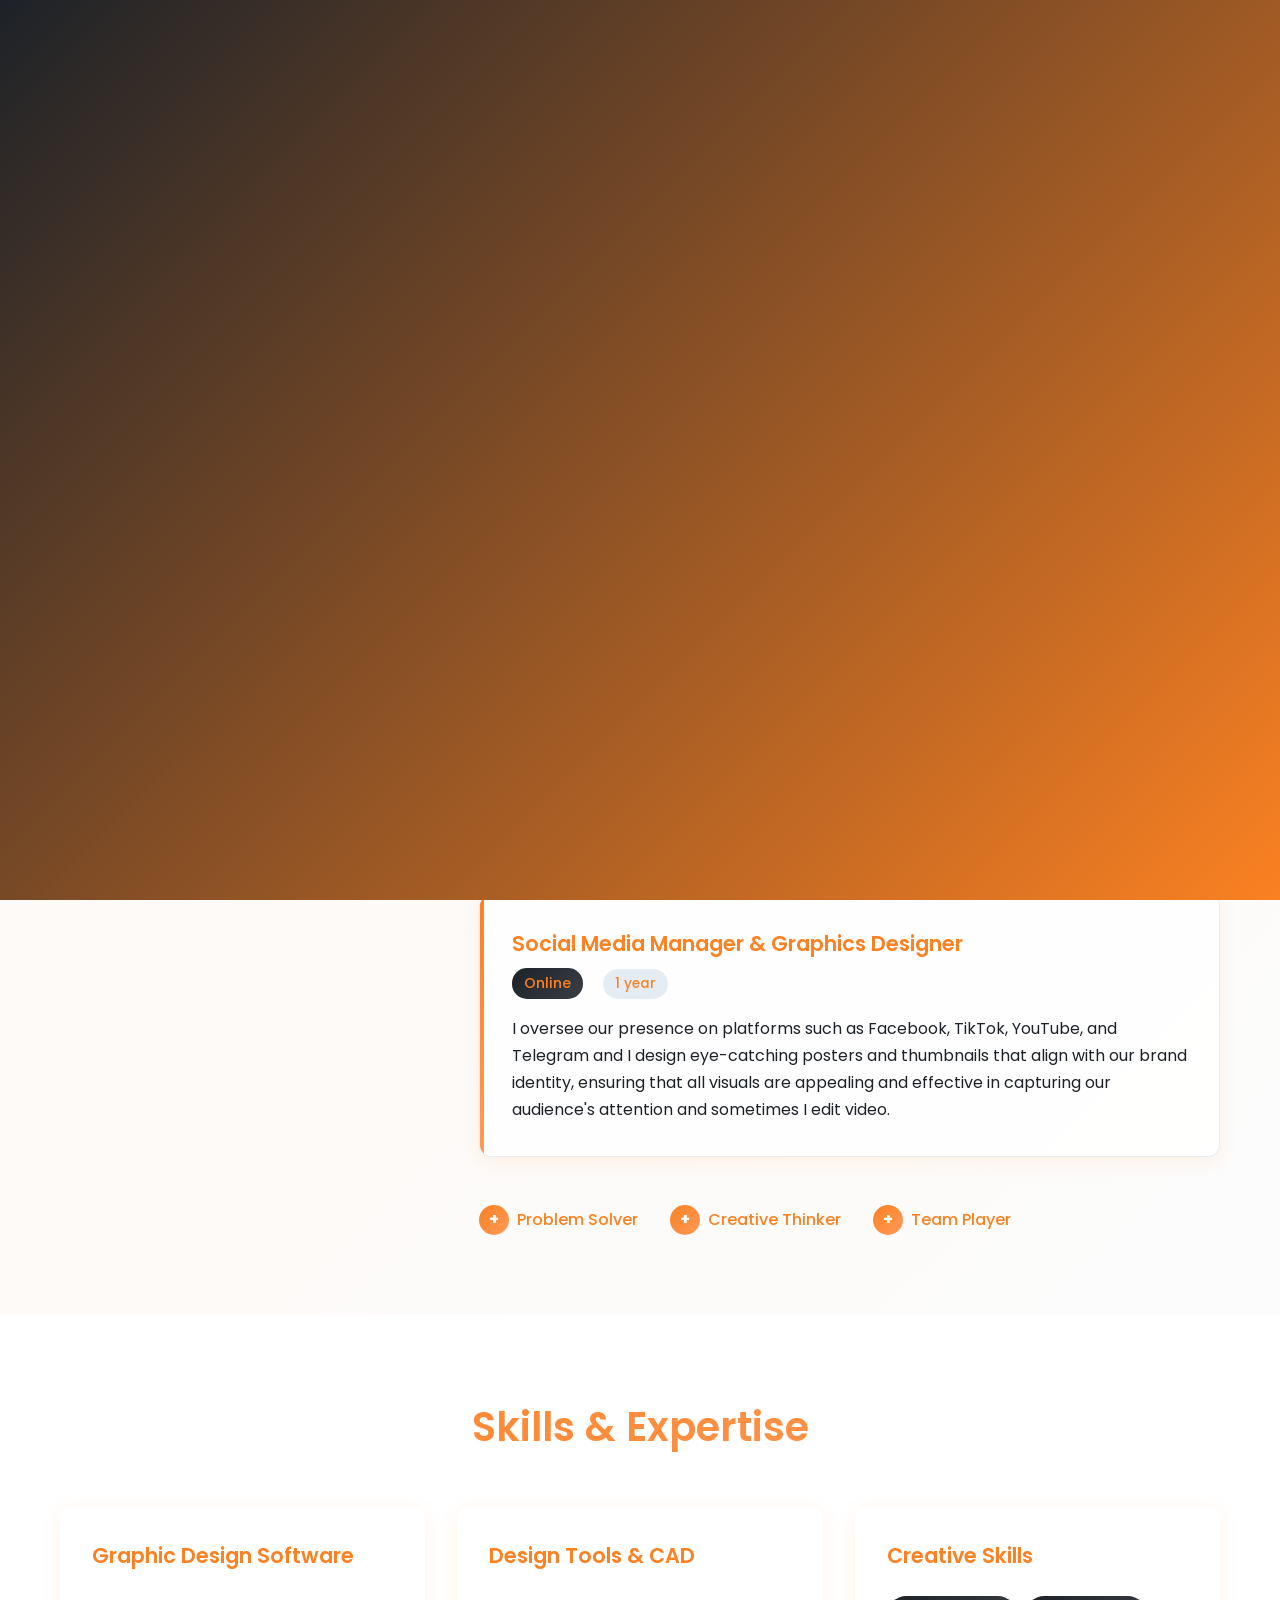
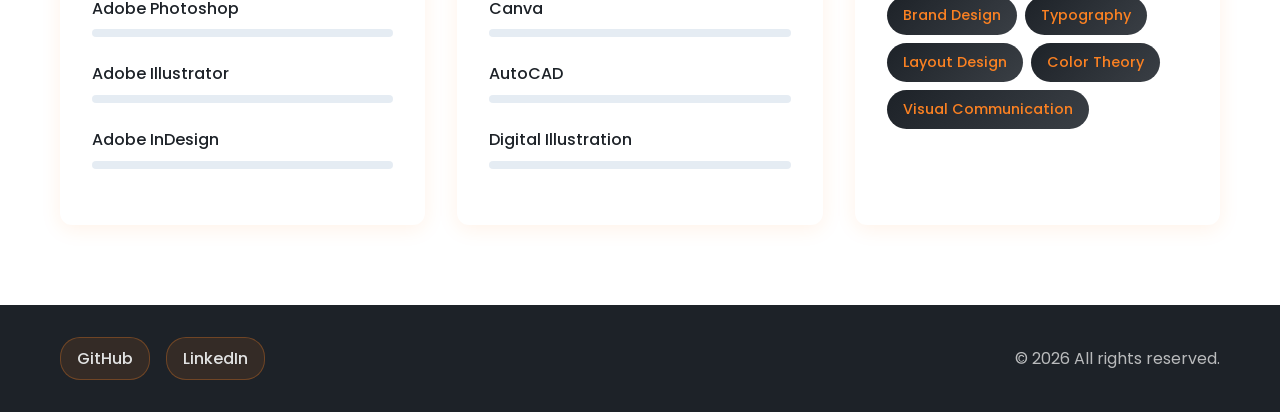
==== about.html @ ac197b24 "Initial commit: Complete portfolio website with elegant design and graphics projects" ====
<!DOCTYPE html>
<html lang="en">
<head>
    <meta charset="UTF-8">
    <meta name="viewport" content="width=device-width, initial-scale=1.0">
    <title>About Me - Portfolio</title>
    <link href="https://fonts.googleapis.com/css2?family=Poppins:wght@300;400;500;600;700&display=swap" rel="stylesheet">
    <link rel="stylesheet" href="style.css">
</head>
<body>
    <!-- Loading Animation -->
    <div class="loading-screen" id="loadingScreen">
        <div class="loading-spinner"></div>
    </div>

    <!-- Navigation -->
    <nav class="navbar" id="navbar">
        <div class="nav-container">
            <div class="nav-logo">
                <span class="logo-text">Portfolio</span>
            </div>
            <ul class="nav-menu">
                <li class="nav-item">
                    <a href="index.html" class="nav-link">Home</a>
                </li>
                <li class="nav-item">
                    <a href="about.html" class="nav-link active">About</a>
                </li>
                <li class="nav-item">
                    <a href="projects.html" class="nav-link">Projects</a>
                </li>
                <li class="nav-item">
                    <a href="contact.html" class="nav-link">Contact</a>
                </li>
            </ul>
            <div class="hamburger" id="hamburger">
                <span class="bar"></span>
                <span class="bar"></span>
                <span class="bar"></span>
            </div>
        </div>
    </nav>

    <!-- Main Content -->
    <main class="main-content">
        <!-- About Section -->
        <section class="about-section">
            <div class="container">
                <div class="about-content">
                    <div class="about-image reveal">
                        <div class="image-wrapper">
                            <div class="profile-image"></div>
                        </div>
                    </div>
                    <div class="about-text reveal">
                        <h1 class="section-title">About Me</h1>
                        <p class="about-description">
                            I'm a passionate Junior Full Stack Developer with a keen eye for design and a love for creating elegant, user-friendly applications. My journey in web development began with curiosity and has evolved into a dedicated pursuit of excellence in every line of code I write.
                        </p>
                        <p class="about-description">
                            I specialize in modern web technologies and enjoy tackling complex problems with clean, efficient solutions. My approach combines technical expertise with creative thinking to deliver experiences that not only work flawlessly but also delight users.
                        </p>
                        
                        <!-- Experience Section -->
                        <div class="experience-section">
                            <h2 class="experience-title">Work Experience</h2>
                            
                            <div class="experience-item reveal">
                                <div class="experience-header">
                                    <h3 class="experience-role">Software Quality Assurance</h3>
                                    <span class="experience-company">XOKA IT SOLUTION</span>
                                    <span class="experience-duration">5.5 months</span>
                                </div>
                                <p class="experience-description">
                                    I developed and executed comprehensive test plans and cases to ensure software applications met business requirements, collaborating closely with cross-functional teams to identify and resolve defects early in the development process.
                                </p>
                            </div>
                            
                            <div class="experience-item reveal">
                                <div class="experience-header">
                                    <h3 class="experience-role">Social Media Manager & Graphics Designer</h3>
                                    <span class="experience-company">Online</span>
                                    <span class="experience-duration">1 year</span>
                                </div>
                                <p class="experience-description">
                                    I oversee our presence on platforms such as Facebook, TikTok, YouTube, and Telegram and I design eye-catching posters and thumbnails that align with our brand identity, ensuring that all visuals are appealing and effective in capturing our audience's attention and sometimes I edit video.
                                </p>
                            </div>
                        </div>
                        
                        <div class="about-highlights">
                            <div class="highlight-item">
                                <span class="highlight-icon">+</span>
                                <span class="highlight-text">Problem Solver</span>
                            </div>
                            <div class="highlight-item">
                                <span class="highlight-icon">+</span>
                                <span class="highlight-text">Creative Thinker</span>
                            </div>
                            <div class="highlight-item">
                                <span class="highlight-icon">+</span>
                                <span class="highlight-text">Team Player</span>
                            </div>
                        </div>
                    </div>
                </div>
            </div>
        </section>

        <!-- Skills Section -->
        <section class="skills-section">
            <div class="container">
                <h2 class="section-title reveal">Skills & Expertise</h2>
                <div class="skills-grid">
                    <div class="skill-category reveal">
                        <h3 class="category-title">Graphic Design Software</h3>
                        <div class="skills-list">
                            <div class="skill-item">
                                <span class="skill-name">Adobe Photoshop</span>
                                <div class="skill-bar">
                                    <div class="skill-progress" data-progress="95"></div>
                                </div>
                            </div>
                            <div class="skill-item">
                                <span class="skill-name">Adobe Illustrator</span>
                                <div class="skill-bar">
                                    <div class="skill-progress" data-progress="90"></div>
                                </div>
                            </div>
                            <div class="skill-item">
                                <span class="skill-name">Adobe InDesign</span>
                                <div class="skill-bar">
                                    <div class="skill-progress" data-progress="85"></div>
                                </div>
                            </div>
                        </div>
                    </div>
                    <div class="skill-category reveal">
                        <h3 class="category-title">Design Tools & CAD</h3>
                        <div class="skills-list">
                            <div class="skill-item">
                                <span class="skill-name">Canva</span>
                                <div class="skill-bar">
                                    <div class="skill-progress" data-progress="90"></div>
                                </div>
                            </div>
                            <div class="skill-item">
                                <span class="skill-name">AutoCAD</span>
                                <div class="skill-bar">
                                    <div class="skill-progress" data-progress="75"></div>
                                </div>
                            </div>
                            <div class="skill-item">
                                <span class="skill-name">Digital Illustration</span>
                                <div class="skill-bar">
                                    <div class="skill-progress" data-progress="88"></div>
                                </div>
                            </div>
                        </div>
                    </div>
                    <div class="skill-category reveal">
                        <h3 class="category-title">Creative Skills</h3>
                        <div class="tech-badges">
                            <span class="tech-badge">Brand Design</span>
                            <span class="tech-badge">Typography</span>
                            <span class="tech-badge">Layout Design</span>
                            <span class="tech-badge">Color Theory</span>
                            <span class="tech-badge">Visual Communication</span>
                        </div>
                    </div>
                </div>
            </div>
        </section>
    </main>

    <!-- Footer -->
    <footer class="footer">
        <div class="footer-content">
            <div class="footer-social">
                <a href="#" class="social-link">
                    <span class="social-icon">GitHub</span>
                </a>
                <a href="#" class="social-link">
                    <span class="social-icon">LinkedIn</span>
                </a>
            </div>
            <div class="footer-text">
                <p>&copy; 2024 All rights reserved.</p>
            </div>
        </div>
    </footer>

    <script src="script.js"></script>
</body>
</html>
---- style.css ----
/* Reset and Base Styles */
* {
    margin: 0;
    padding: 0;
    box-sizing: border-box;
}

:root {
    --primary-color: #fb8122;
    --secondary-color: #1d2228;
    --accent-color: #e1e2e2;
    --text-dark: #1d2228;
    --text-light: #6c757d;
    --white: #ffffff;
    --gradient-primary: linear-gradient(135deg, var(--primary-color), #ff9a5a);
    --gradient-accent: linear-gradient(135deg, var(--secondary-color), #3a3f45);
    --gradient-hero: linear-gradient(135deg, var(--primary-color), var(--secondary-color), var(--accent-color));
    --shadow-soft: 0 4px 20px rgba(251, 129, 34, 0.1);
    --shadow-medium: 0 8px 30px rgba(251, 129, 34, 0.15);
    --shadow-strong: 0 12px 40px rgba(251, 129, 34, 0.2);
    --border-radius: 12px;
    --transition: all 0.3s cubic-bezier(0.4, 0, 0.2, 1);
}

html {
    scroll-behavior: smooth;
}

body {
    font-family: 'Poppins', sans-serif;
    line-height: 1.6;
    color: var(--text-dark);
    background: var(--white);
    overflow-x: hidden;
}

.container {
    max-width: 1200px;
    margin: 0 auto;
    padding: 0 20px;
}

/* Loading Screen */
.loading-screen {
    position: fixed;
    top: 0;
    left: 0;
    width: 100%;
    height: 100%;
    background: linear-gradient(135deg, var(--secondary-color), var(--primary-color));
    display: flex;
    justify-content: center;
    align-items: center;
    z-index: 9999;
    transition: opacity 1s ease, visibility 1s ease;
}

.loading-screen.hidden {
    opacity: 0;
    visibility: hidden;
}

.loading-content {
    text-align: center;
    color: var(--white);
    animation: fadeInUp 1.2s ease;
}

.loading-logo-container {
    position: relative;
    margin: 0 auto 2rem;
    width: 120px;
    height: 120px;
}

.loading-logo {
    width: 100px;
    height: 100px;
    background: rgba(255, 255, 255, 0.1);
    border: 3px solid rgba(255, 255, 255, 0.2);
    border-radius: 50%;
    display: flex;
    align-items: center;
    justify-content: center;
    margin: 0 auto;
    backdrop-filter: blur(20px);
    animation: float 3s ease-in-out infinite;
    position: relative;
    z-index: 2;
}

.loading-ring {
    position: absolute;
    top: 50%;
    left: 50%;
    transform: translate(-50%, -50%);
    width: 120px;
    height: 120px;
    border: 2px solid transparent;
    border-top: 2px solid rgba(255, 255, 255, 0.8);
    border-radius: 50%;
    animation: spin 2s linear infinite;
    z-index: 1;
}

.loading-text {
    font-size: 2.2rem;
    font-weight: 700;
    background: linear-gradient(45deg, var(--white), var(--accent-color));
    -webkit-background-clip: text;
    -webkit-text-fill-color: transparent;
    background-clip: text;
    text-shadow: 0 0 30px rgba(255, 255, 255, 0.3);
}

.loading-title {
    font-size: 1.8rem;
    font-weight: 600;
    margin-bottom: 0.5rem;
    opacity: 0.95;
    letter-spacing: 0.5px;
}

.loading-subtitle {
    font-size: 1.1rem;
    font-weight: 400;
    margin-bottom: 0.5rem;
    opacity: 0.85;
    letter-spacing: 2px;
    text-transform: uppercase;
}

.loading-description {
    font-size: 1rem;
    font-weight: 300;
    margin-bottom: 2rem;
    opacity: 0.7;
    font-style: italic;
}

.loading-progress {
    width: 250px;
    height: 4px;
    background: rgba(255, 255, 255, 0.15);
    border-radius: 2px;
    overflow: hidden;
    margin: 0 auto 1rem;
    position: relative;
}

.progress-bar {
    width: 0;
    height: 100%;
    background: linear-gradient(90deg, var(--white), var(--accent-color));
    border-radius: 2px;
    animation: progress 2.5s ease-out forwards;
    box-shadow: 0 0 10px rgba(255, 255, 255, 0.5);
}

.progress-percentage {
    position: absolute;
    top: -25px;
    right: 0;
    font-size: 0.9rem;
    font-weight: 500;
    opacity: 0.8;
    animation: percentageUpdate 2.5s ease-out forwards;
}

.loading-status {
    font-size: 0.9rem;
    font-weight: 400;
    opacity: 0.6;
    margin-top: 1rem;
    animation: pulse 2s ease-in-out infinite;
}

@keyframes fadeInUp {
    from {
        opacity: 0;
        transform: translateY(30px);
    }
    to {
        opacity: 1;
        transform: translateY(0);
    }
}

@keyframes float {
    0%, 100% {
        transform: translateY(0px);
    }
    50% {
        transform: translateY(-10px);
    }
}

@keyframes spin {
    0% {
        transform: translate(-50%, -50%) rotate(0deg);
    }
    100% {
        transform: translate(-50%, -50%) rotate(360deg);
    }
}

@keyframes pulse {
    0%, 100% {
        opacity: 0.6;
    }
    50% {
        opacity: 1;
    }
}

@keyframes progress {
    0% {
        width: 0%;
    }
    100% {
        width: 100%;
    }
}

@keyframes percentageUpdate {
    0% {
        content: "0%";
    }
    100% {
        content: "100%";
    }
}

/* Navigation */
.navbar {
    position: fixed;
    top: 0;
    left: 0;
    width: 100%;
    background: rgba(255, 255, 255, 0.95);
    backdrop-filter: blur(10px);
    box-shadow: var(--shadow-soft);
    z-index: 1000;
    transition: var(--transition);
}

.nav-container {
    max-width: 1200px;
    margin: 0 auto;
    padding: 0 20px;
    display: flex;
    justify-content: space-between;
    align-items: center;
    height: 70px;
}

.nav-logo .logo-text {
    font-size: 1.5rem;
    font-weight: 600;
    background: var(--gradient-primary);
    -webkit-background-clip: text;
    -webkit-text-fill-color: transparent;
    background-clip: text;
}

.nav-menu {
    display: flex;
    list-style: none;
    gap: 2rem;
}

.nav-link {
    text-decoration: none;
    color: var(--text-dark);
    font-weight: 500;
    position: relative;
    transition: var(--transition);
    padding: 0.5rem 0;
}

.nav-link::after {
    content: '';
    position: absolute;
    bottom: 0;
    left: 0;
    width: 0;
    height: 2px;
    background: var(--gradient-primary);
    transition: width 0.3s ease;
}

.nav-link:hover::after,
.nav-link.active::after {
    width: 100%;
}

.nav-link.active {
    color: var(--primary-color);
}

.hamburger {
    display: none;
    flex-direction: column;
    cursor: pointer;
}

.bar {
    width: 25px;
    height: 3px;
    background: var(--primary-color);
    margin: 3px 0;
    transition: var(--transition);
}

/* Hero Section */
.hero {
    min-height: 100vh;
    display: flex;
    align-items: center;
    justify-content: center;
    position: relative;
    overflow: hidden;
}

.hero-background {
    position: absolute;
    top: 0;
    left: 0;
    width: 100%;
    height: 100%;
    background: var(--gradient-hero);
    z-index: -1;
}

.floating-shapes {
    position: absolute;
    width: 100%;
    height: 100%;
}

.shape {
    position: absolute;
    border-radius: 50%;
    background: rgba(255, 255, 255, 0.15);
    animation: float 6s ease-in-out infinite;
}

.shape-1 {
    width: 100px;
    height: 100px;
    top: 20%;
    left: 10%;
    animation-delay: 0s;
}

.shape-2 {
    width: 150px;
    height: 150px;
    top: 60%;
    right: 10%;
    animation-delay: 2s;
}

.shape-3 {
    width: 80px;
    height: 80px;
    bottom: 20%;
    left: 30%;
    animation-delay: 4s;
}

@keyframes float {
    0%, 100% { transform: translateY(0px) rotate(0deg); }
    50% { transform: translateY(-20px) rotate(180deg); }
}

.hero-content {
    text-align: center;
    color: var(--white);
    max-width: 800px;
    padding: 0 20px;
}

.hero-title {
    font-size: 3.5rem;
    font-weight: 700;
    margin-bottom: 1rem;
    line-height: 1.2;
}

.greeting {
    display: block;
    font-size: 1.5rem;
    font-weight: 300;
    margin-bottom: 0.5rem;
    opacity: 0.9;
}

.name {
    display: block;
    background: linear-gradient(45deg, var(--white), var(--accent-color));
    -webkit-background-clip: text;
    -webkit-text-fill-color: transparent;
    background-clip: text;
}

.hero-subtitle {
    font-size: 1.5rem;
    font-weight: 500;
    margin-bottom: 1rem;
    opacity: 0.95;
}

.hero-description {
    font-size: 1.1rem;
    margin-bottom: 2rem;
    opacity: 0.85;
    line-height: 1.6;
}

.cta-button {
    display: inline-flex;
    align-items: center;
    gap: 0.5rem;
    background: rgba(255, 255, 255, 0.95);
    color: var(--primary-color);
    padding: 1rem 2rem;
    border-radius: var(--border-radius);
    text-decoration: none;
    font-weight: 600;
    font-size: 1.1rem;
    transition: var(--transition);
    box-shadow: var(--shadow-medium);
    backdrop-filter: blur(10px);
}

.cta-button:hover {
    transform: translateY(-2px);
    box-shadow: var(--shadow-strong);
    background: rgba(255, 255, 255, 1);
}

.button-arrow {
    transition: transform 0.3s ease;
}

.cta-button:hover .button-arrow {
    transform: translateX(5px);
}

/* Introduction Section */
.intro-section {
    padding: 5rem 0;
    background: linear-gradient(135deg, rgba(251, 129, 34, 0.03), rgba(225, 226, 226, 0.08));
}

.intro-content {
    max-width: 800px;
    margin: 0 auto;
    text-align: center;
}

.intro-title {
    font-size: 2.5rem;
    font-weight: 600;
    color: var(--primary-color);
    margin-bottom: 2rem;
    position: relative;
    display: inline-block;
}

.intro-title::after {
    content: '';
    position: absolute;
    bottom: -10px;
    left: 50%;
    transform: translateX(-50%);
    width: 80px;
    height: 3px;
    background: var(--gradient-primary);
    border-radius: 2px;
}

.intro-text {
    font-size: 1.2rem;
    line-height: 1.8;
    color: var(--text-dark);
    margin-bottom: 1.5rem;
    opacity: 0.9;
}

.intro-text:last-of-type {
    margin-bottom: 2rem;
}

.intro-philosophy {
    margin: 3rem 0;
    padding: 2rem;
    background: rgba(255, 255, 255, 0.5);
    border-radius: var(--border-radius);
    border-left: 4px solid var(--primary-color);
    box-shadow: var(--shadow-soft);
    backdrop-filter: blur(10px);
}

.philosophy-title {
    font-size: 1.3rem;
    font-weight: 600;
    color: var(--primary-color);
    margin-bottom: 1rem;
    text-align: center;
}

.philosophy-text {
    font-size: 1.1rem;
    font-style: italic;
    line-height: 1.6;
    color: var(--text-dark);
    text-align: center;
    opacity: 0.9;
}

.intro-stats {
    display: grid;
    grid-template-columns: repeat(auto-fit, minmax(150px, 1fr));
    gap: 2rem;
    margin-top: 3rem;
}

.stat-item {
    text-align: center;
    padding: 1.5rem;
    background: rgba(255, 255, 255, 0.7);
    border-radius: var(--border-radius);
    box-shadow: var(--shadow-soft);
    backdrop-filter: blur(10px);
    border: 1px solid rgba(251, 129, 34, 0.1);
    transition: var(--transition);
}

.stat-item:hover {
    transform: translateY(-5px);
    box-shadow: var(--shadow-medium);
}

.stat-number {
    font-size: 2.5rem;
    font-weight: 700;
    color: var(--primary-color);
    margin-bottom: 0.5rem;
    background: var(--gradient-primary);
    -webkit-background-clip: text;
    -webkit-text-fill-color: transparent;
    background-clip: text;
}

.stat-label {
    font-size: 0.9rem;
    font-weight: 500;
    color: var(--text-light);
    text-transform: uppercase;
    letter-spacing: 1px;
}

/* Main Content */
.main-content {
    margin-top: 70px;
    min-height: calc(100vh - 70px);
}

.section-title {
    font-size: 2.5rem;
    font-weight: 600;
    text-align: center;
    margin-bottom: 1rem;
    background: var(--gradient-primary);
    -webkit-background-clip: text;
    -webkit-text-fill-color: transparent;
    background-clip: text;
}

.section-subtitle {
    text-align: center;
    color: var(--text-light);
    font-size: 1.1rem;
    margin-bottom: 3rem;
    max-width: 600px;
    margin-left: auto;
    margin-right: auto;
}

/* About Section */
.about-section {
    padding: 5rem 0;
    background: linear-gradient(135deg, rgba(251, 129, 34, 0.05), rgba(225, 226, 226, 0.1));
}

.about-content {
    display: grid;
    grid-template-columns: 1fr 2fr;
    gap: 3rem;
    align-items: center;
}

.about-image {
    text-align: center;
}

.image-wrapper {
    position: relative;
    display: inline-block;
}

.profile-image {
    width: 300px;
    height: 300px;
    border-radius: 50%;
    background: var(--gradient-accent);
    box-shadow: var(--shadow-strong);
    position: relative;
    overflow: hidden;
}

.profile-image::before {
    content: '';
    position: absolute;
    top: -50%;
    left: -50%;
    width: 200%;
    height: 200%;
    background: linear-gradient(45deg, transparent, rgba(255, 255, 255, 0.3), transparent);
    animation: shine 3s infinite;
}

@keyframes shine {
    0% { transform: rotate(0deg); }
    100% { transform: rotate(360deg); }
}

.about-text h1 {
    margin-bottom: 2rem;
}

.about-description {
    font-size: 1.1rem;
    line-height: 1.8;
    color: var(--text-dark);
    margin-bottom: 1.5rem;
}

.about-highlights {
    display: flex;
    gap: 2rem;
    margin-top: 2rem;
}

.highlight-item {
    display: flex;
    align-items: center;
    gap: 0.5rem;
}

.highlight-icon {
    width: 30px;
    height: 30px;
    background: var(--gradient-primary);
    border-radius: 50%;
    display: flex;
    align-items: center;
    justify-content: center;
    color: var(--white);
    font-weight: bold;
}

.highlight-text {
    font-weight: 500;
    color: var(--primary-color);
}

/* Experience Section */
.experience-section {
    margin: 3rem 0;
}

.experience-title {
    font-size: 1.8rem;
    font-weight: 600;
    color: var(--primary-color);
    margin-bottom: 2rem;
    position: relative;
    padding-bottom: 1rem;
}

.experience-title::after {
    content: '';
    position: absolute;
    bottom: 0;
    left: 0;
    width: 60px;
    height: 3px;
    background: var(--gradient-primary);
    border-radius: 2px;
}

.experience-item {
    background: rgba(255, 255, 255, 0.8);
    backdrop-filter: blur(10px);
    border: 1px solid rgba(0, 69, 139, 0.1);
    border-radius: var(--border-radius);
    padding: 2rem;
    margin-bottom: 1.5rem;
    box-shadow: var(--shadow-soft);
    transition: var(--transition);
    position: relative;
    overflow: hidden;
}

.experience-item::before {
    content: '';
    position: absolute;
    top: 0;
    left: 0;
    width: 4px;
    height: 100%;
    background: var(--gradient-primary);
}

.experience-item:hover {
    transform: translateY(-3px);
    box-shadow: var(--shadow-medium);
}

.experience-header {
    margin-bottom: 1rem;
}

.experience-role {
    font-size: 1.3rem;
    font-weight: 600;
    color: var(--primary-color);
    margin-bottom: 0.5rem;
}

.experience-company {
    display: inline-block;
    background: var(--gradient-accent);
    color: var(--primary-color);
    padding: 0.25rem 0.75rem;
    border-radius: 15px;
    font-size: 0.9rem;
    font-weight: 500;
    margin-right: 1rem;
}

.experience-duration {
    display: inline-block;
    background: rgba(0, 69, 139, 0.1);
    color: var(--primary-color);
    padding: 0.25rem 0.75rem;
    border-radius: 15px;
    font-size: 0.85rem;
    font-weight: 500;
}

.experience-description {
    color: var(--text-dark);
    line-height: 1.7;
    font-size: 1rem;
}

/* Skills Section */
.skills-section {
    padding: 5rem 0;
}

.skills-grid {
    display: grid;
    grid-template-columns: repeat(auto-fit, minmax(300px, 1fr));
    gap: 2rem;
    margin-top: 3rem;
}

.skill-category {
    background: var(--white);
    padding: 2rem;
    border-radius: var(--border-radius);
    box-shadow: var(--shadow-soft);
    transition: var(--transition);
}

.skill-category:hover {
    transform: translateY(-5px);
    box-shadow: var(--shadow-medium);
}

.category-title {
    font-size: 1.3rem;
    font-weight: 600;
    color: var(--primary-color);
    margin-bottom: 1.5rem;
}

.skill-item {
    margin-bottom: 1.5rem;
}

.skill-name {
    display: block;
    font-weight: 500;
    margin-bottom: 0.5rem;
    color: var(--text-dark);
}

.skill-bar {
    width: 100%;
    height: 8px;
    background: rgba(0, 69, 139, 0.1);
    border-radius: 4px;
    overflow: hidden;
}

.skill-progress {
    height: 100%;
    background: var(--gradient-primary);
    border-radius: 4px;
    width: 0;
    transition: width 1.5s ease;
}

.tech-badges {
    display: flex;
    flex-wrap: wrap;
    gap: 0.5rem;
}

.tech-badge {
    background: var(--gradient-accent);
    color: var(--primary-color);
    padding: 0.5rem 1rem;
    border-radius: 20px;
    font-size: 0.9rem;
    font-weight: 500;
    transition: var(--transition);
}

.tech-badge:hover {
    transform: translateY(-2px);
    box-shadow: var(--shadow-soft);
}

/* Projects Section */
.projects-header {
    padding: 3rem 0;
    text-align: center;
}

.projects-section {
    padding: 2rem 0 5rem;
}

.projects-grid {
    display: grid;
    grid-template-columns: repeat(auto-fit, minmax(320px, 1fr));
    gap: 1.5rem;
}

.project-card {
    background: rgba(255, 255, 255, 0.9);
    backdrop-filter: blur(10px);
    border-radius: var(--border-radius);
    overflow: hidden;
    box-shadow: var(--shadow-soft);
    transition: var(--transition);
    border: 1px solid rgba(0, 69, 139, 0.1);
}

.project-card:hover {
    transform: translateY(-10px);
    box-shadow: var(--shadow-strong);
}

.card-image {
    height: auto;
    overflow: visible;
    position: relative;
}

.project-image {
    width: 100%;
    height: auto;
    background: var(--gradient-accent);
    position: relative;
}

.project-img {
    width: 100%;
    height: auto;
    max-height: 350px;
    object-fit: contain;
    transition: transform 0.5s ease;
    display: block;
}

.project-card:hover .project-img {
    transform: scale(1.02);
}

/* Fallback for missing images */
.project-image:not(:has(img)) {
    background: var(--gradient-accent);
    position: relative;
}

.project-image:not(:has(img))::before {
    content: 'Image Coming Soon';
    position: absolute;
    top: 50%;
    left: 50%;
    transform: translate(-50%, -50%);
    color: var(--primary-color);
    font-weight: 600;
    text-align: center;
    opacity: 0.8;
}

.project-1 { background: linear-gradient(135deg, #667eea, #764ba2); }
.project-2 { background: linear-gradient(135deg, #f093fb, #f5576c); }
.project-3 { background: linear-gradient(135deg, #4facfe, #00f2fe); }
.project-4 { background: linear-gradient(135deg, #43e97b, #38f9d7); }
.project-5 { background: linear-gradient(135deg, #fa709a, #fee140); }
.project-6 { background: linear-gradient(135deg, #30cfd0, #330867); }

.card-content {
    padding: 1.2rem;
}

.project-title {
    font-size: 1.3rem;
    font-weight: 600;
    color: var(--primary-color);
    margin-bottom: 0.5rem;
}

.project-description {
    color: var(--text-light);
    margin-bottom: 1rem;
    line-height: 1.6;
}

.project-tech {
    display: flex;
    flex-wrap: wrap;
    gap: 0.5rem;
    margin-bottom: 1rem;
}

.tech-tag {
    background: rgba(0, 69, 139, 0.1);
    color: var(--primary-color);
    padding: 0.25rem 0.75rem;
    border-radius: 15px;
    font-size: 0.8rem;
    font-weight: 500;
}

.project-links {
    display: flex;
    gap: 1rem;
}

.project-link {
    color: var(--primary-color);
    text-decoration: none;
    font-weight: 500;
    font-size: 0.9rem;
    transition: var(--transition);
    position: relative;
}

.project-link::after {
    content: '';
    position: absolute;
    bottom: -2px;
    left: 0;
    width: 0;
    height: 1px;
    background: var(--primary-color);
    transition: width 0.3s ease;
}

.project-link:hover::after {
    width: 100%;
}

/* Contact Section */
.contact-section {
    padding: 5rem 0;
    background: linear-gradient(135deg, rgba(251, 129, 34, 0.05), rgba(225, 226, 226, 0.1));
}

.contact-header {
    text-align: center;
    margin-bottom: 3rem;
}

.contact-content {
    display: grid;
    grid-template-columns: 1fr 1fr;
    gap: 3rem;
    max-width: 1000px;
    margin: 0 auto;
}

.contact-form-wrapper {
    position: relative;
}

.contact-form {
    background: var(--white);
    padding: 2rem;
    border-radius: var(--border-radius);
    box-shadow: var(--shadow-medium);
}

.form-group {
    margin-bottom: 1.5rem;
}

.form-label {
    display: block;
    margin-bottom: 0.5rem;
    font-weight: 500;
    color: var(--text-dark);
}

.form-input {
    width: 100%;
    padding: 0.75rem 1rem;
    border: 2px solid rgba(0, 69, 139, 0.1);
    border-radius: 8px;
    font-family: inherit;
    font-size: 1rem;
    transition: var(--transition);
    background: var(--white);
}

.form-input:focus {
    outline: none;
    border-color: var(--primary-color);
    box-shadow: 0 0 0 3px rgba(0, 69, 139, 0.1);
}

.form-textarea {
    resize: vertical;
    min-height: 120px;
}

.form-error {
    display: block;
    color: #e74c3c;
    font-size: 0.85rem;
    margin-top: 0.25rem;
    opacity: 0;
    transition: opacity 0.3s ease;
}

.form-error.show {
    opacity: 1;
}

.submit-btn {
    width: 100%;
    background: var(--gradient-primary);
    color: var(--white);
    border: none;
    padding: 1rem 2rem;
    border-radius: var(--border-radius);
    font-size: 1.1rem;
    font-weight: 600;
    cursor: pointer;
    transition: var(--transition);
    display: flex;
    align-items: center;
    justify-content: center;
    gap: 0.5rem;
}

.submit-btn:hover {
    transform: translateY(-2px);
    box-shadow: var(--shadow-medium);
}

.btn-arrow {
    transition: transform 0.3s ease;
}

.submit-btn:hover .btn-arrow {
    transform: translateX(5px);
}

.success-message {
    position: absolute;
    top: 0;
    left: 0;
    width: 100%;
    height: 100%;
    background: var(--white);
    border-radius: var(--border-radius);
    box-shadow: var(--shadow-medium);
    display: flex;
    flex-direction: column;
    align-items: center;
    justify-content: center;
    text-align: center;
    padding: 2rem;
    opacity: 0;
    visibility: hidden;
    transform: scale(0.9);
    transition: var(--transition);
}

.success-message.show {
    opacity: 1;
    visibility: visible;
    transform: scale(1);
}

.success-icon {
    width: 60px;
    height: 60px;
    background: var(--gradient-accent);
    border-radius: 50%;
    display: flex;
    align-items: center;
    justify-content: center;
    color: var(--primary-color);
    font-size: 2rem;
    font-weight: bold;
    margin-bottom: 1rem;
}

.success-message h3 {
    color: var(--primary-color);
    margin-bottom: 0.5rem;
}

.success-message p {
    color: var(--text-light);
}

.contact-info {
    display: flex;
    flex-direction: column;
    gap: 2rem;
}

.info-item {
    display: flex;
    align-items: center;
    gap: 1rem;
}

.info-icon {
    width: 50px;
    height: 50px;
    background: var(--gradient-primary);
    border-radius: 50%;
    display: flex;
    align-items: center;
    justify-content: center;
    color: var(--white);
    font-size: 1.2rem;
    font-weight: bold;
    flex-shrink: 0;
}

.info-content h4 {
    color: var(--primary-color);
    margin-bottom: 0.25rem;
}

.info-content p {
    color: var(--text-light);
}

.social-links h4 {
    color: var(--primary-color);
    margin-bottom: 1rem;
}

.social-icons {
    display: flex;
    gap: 1rem;
}

.social-icon-link {
    background: rgba(0, 69, 139, 0.1);
    color: var(--primary-color);
    padding: 0.75rem 1.5rem;
    border-radius: 25px;
    text-decoration: none;
    font-weight: 500;
    transition: var(--transition);
}

.social-icon-link:hover {
    background: var(--gradient-primary);
    color: var(--white);
    transform: translateY(-2px);
}

/* Footer */
.footer {
    background: var(--secondary-color);
    color: var(--accent-color);
    padding: 2rem 0;
    margin-top: auto;
}

.footer-content {
    max-width: 1200px;
    margin: 0 auto;
    padding: 0 20px;
    display: flex;
    justify-content: space-between;
    align-items: center;
    flex-wrap: wrap;
    gap: 1rem;
}

.footer-social {
    display: flex;
    gap: 1rem;
}

.social-link {
    color: var(--accent-color);
    text-decoration: none;
    padding: 0.5rem 1rem;
    border-radius: 20px;
    background: rgba(251, 129, 34, 0.1);
    transition: var(--transition);
    font-weight: 500;
    border: 1px solid rgba(251, 129, 34, 0.3);
}

.social-link:hover {
    background: var(--primary-color);
    color: var(--white);
    transform: translateY(-2px);
    box-shadow: var(--shadow-soft);
}

.footer-text p {
    opacity: 0.8;
    font-weight: 400;
}

/* Animations */
.animate-fade-in {
    opacity: 0;
    animation: fadeIn 1s ease forwards;
}

.animate-slide-up {
    opacity: 0;
    animation: slideUp 1s ease 0.3s forwards;
}

.animate-slide-up-delay {
    opacity: 0;
    animation: slideUp 1s ease 0.6s forwards;
}

.animate-fade-in-delay {
    opacity: 0;
    animation: fadeIn 1s ease 0.9s forwards;
}

@keyframes fadeIn {
    to {
        opacity: 1;
    }
}

@keyframes slideUp {
    to {
        opacity: 1;
        transform: translateY(0);
    }
    from {
        opacity: 0;
        transform: translateY(30px);
    }
}

.reveal {
    opacity: 0;
    transform: translateY(30px);
    transition: all 0.8s ease;
}

.reveal.active {
    opacity: 1;
    transform: translateY(0);
}

/* Responsive Design */
@media (max-width: 768px) {
    .nav-menu {
        position: fixed;
        left: -100%;
        top: 70px;
        flex-direction: column;
        background: var(--white);
        width: 100%;
        text-align: center;
        transition: 0.3s;
        box-shadow: var(--shadow-medium);
        padding: 2rem 0;
    }

    .nav-menu.active {
        left: 0;
    }

    .hamburger {
        display: flex;
    }

    .hamburger.active .bar:nth-child(2) {
        opacity: 0;
    }

    .hamburger.active .bar:nth-child(1) {
        transform: translateY(8px) rotate(45deg);
    }

    .hamburger.active .bar:nth-child(3) {
        transform: translateY(-8px) rotate(-45deg);
    }

    .hero-title {
        font-size: 2.5rem;
    }

    .greeting {
        font-size: 1.2rem;
    }

    .hero-subtitle {
        font-size: 1.2rem;
    }

    .about-content {
        grid-template-columns: 1fr;
        text-align: center;
        gap: 2rem;
    }

    .about-highlights {
        justify-content: center;
    }

    .skills-grid {
        grid-template-columns: 1fr;
    }

    .projects-grid {
        grid-template-columns: 1fr;
    }

    .contact-content {
        grid-template-columns: 1fr;
        gap: 2rem;
    }

    .footer-content {
        flex-direction: column;
        text-align: center;
    }

    .profile-image {
        width: 250px;
        height: 250px;
    }
}

@media (max-width: 480px) {
    .hero-title {
        font-size: 2rem;
    }

    .section-title {
        font-size: 2rem;
    }

    .container {
        padding: 0 15px;
    }

    .nav-container {
        padding: 0 15px;
    }

    .contact-form {
        padding: 1.5rem;
    }

    .project-card {
        margin: 0 -10px;
        border-radius: 0;
    }
}
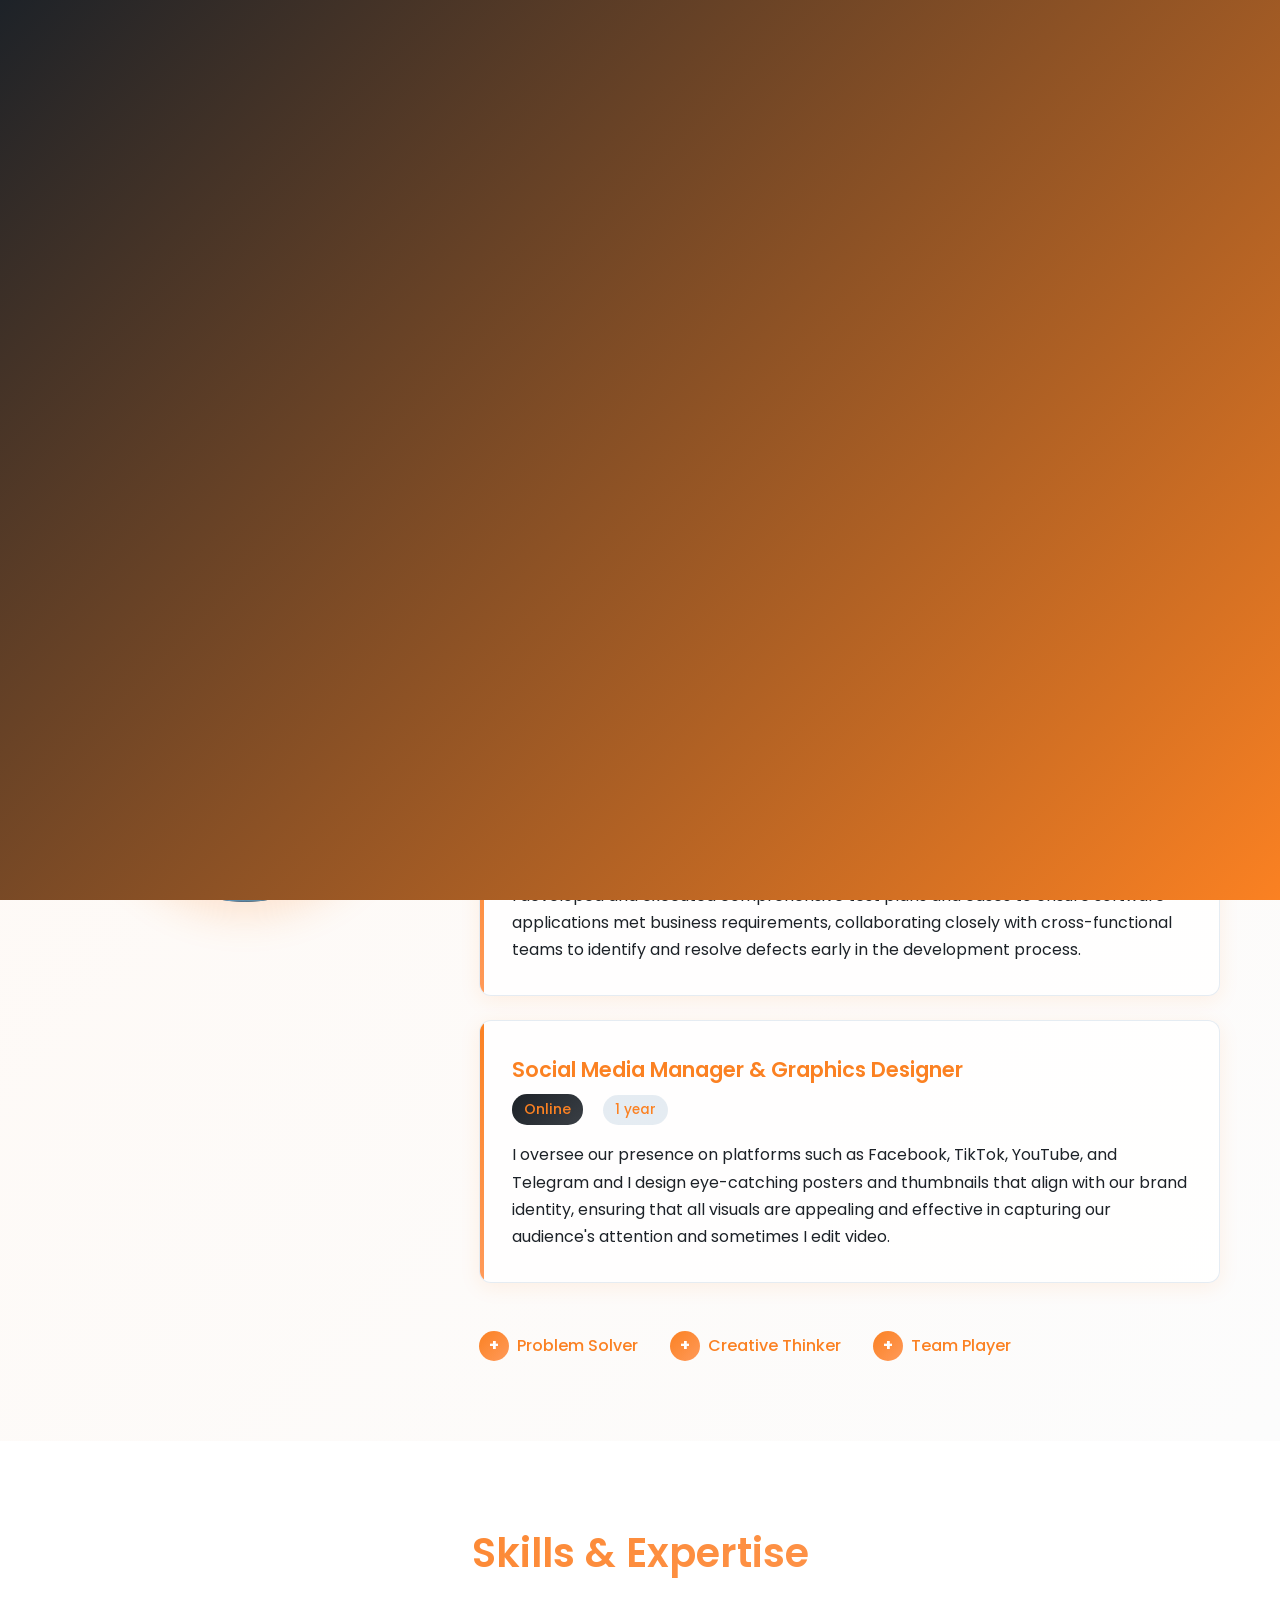
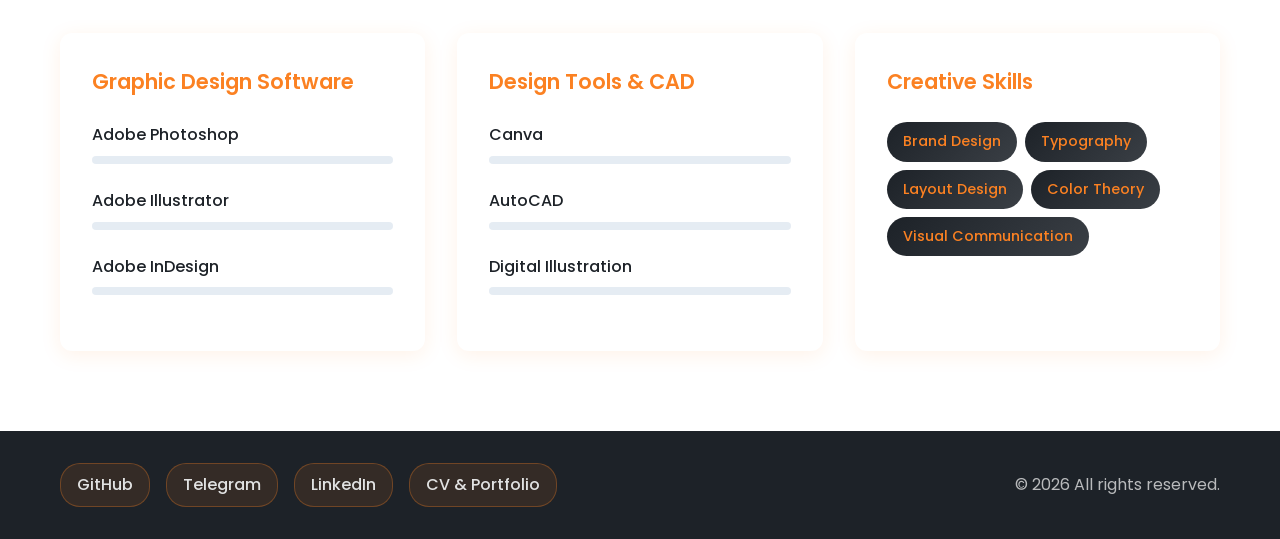
==== commit 8d87a5fe: "Initial portfolio upload" ====
--- a/about.html
+++ b/about.html
@@ -49,16 +49,18 @@
                 <div class="about-content">
                     <div class="about-image reveal">
                         <div class="image-wrapper">
-                            <div class="profile-image"></div>
+                            <div class="profile-image">
+                                <img src="birukti p.jpg" alt="Birukti profile photo">
+                            </div>
                         </div>
                     </div>
                     <div class="about-text reveal">
                         <h1 class="section-title">About Me</h1>
                         <p class="about-description">
-                            I'm a passionate Junior Full Stack Developer with a keen eye for design and a love for creating elegant, user-friendly applications. My journey in web development began with curiosity and has evolved into a dedicated pursuit of excellence in every line of code I write.
+                            I'm a passionate Junior Full Stack Developer with a keen eye for design and a love for creating elegant, user-friendly applications. I graduated with a degree in Computer Science from ACT American College of Technology, where I built a strong foundation in programming, software development, and problem-solving skills. My journey in web development began with curiosity and has evolved into a dedicated pursuit of excellence in every line of code I write.
                         </p>
                         <p class="about-description">
-                            I specialize in modern web technologies and enjoy tackling complex problems with clean, efficient solutions. My approach combines technical expertise with creative thinking to deliver experiences that not only work flawlessly but also delight users.
+                            I specialize in modern web technologies and enjoy tackling complex problems with clean, efficient solutions. As a social media manager, I also create and manage engaging digital content that strengthens brand presence across platforms. My approach combines technical expertise with creative thinking to deliver experiences that not only work flawlessly but also captivate and engage users.
                         </p>
                         
                         <!-- Experience Section -->
@@ -177,11 +179,17 @@
     <footer class="footer">
         <div class="footer-content">
             <div class="footer-social">
-                <a href="#" class="social-link">
+                <a href="https://github.com/B4769" class="social-link" target="_blank" rel="noopener noreferrer">
                     <span class="social-icon">GitHub</span>
                 </a>
-                <a href="#" class="social-link">
+                <a href="https://t.me/etalemamde93" class="social-link" target="_blank" rel="noopener noreferrer">
+                    <span class="social-icon">Telegram</span>
+                </a>
+                <a href="https://www.linkedin.com/in/biruktawit-amde-609718263/" class="social-link" target="_blank" rel="noopener noreferrer">
                     <span class="social-icon">LinkedIn</span>
+                </a>
+                <a href="https://1drv.ms/f/c/c56b41723e55a1d4/IgCBOnls9CLoQrMkMipN0I6gAUFOVHucDeXpOT_6jrMx8HM?e=dYD5eu" class="social-link" target="_blank" rel="noopener noreferrer">
+                    <span class="social-icon">CV & Portfolio</span>
                 </a>
             </div>
             <div class="footer-text">
--- a/style.css
+++ b/style.css
@@ -621,6 +621,13 @@
     overflow: hidden;
 }
 
+.profile-image img {
+    width: 100%;
+    height: 100%;
+    object-fit: cover;
+    display: block;
+}
+
 .profile-image::before {
     content: '';
     position: absolute;
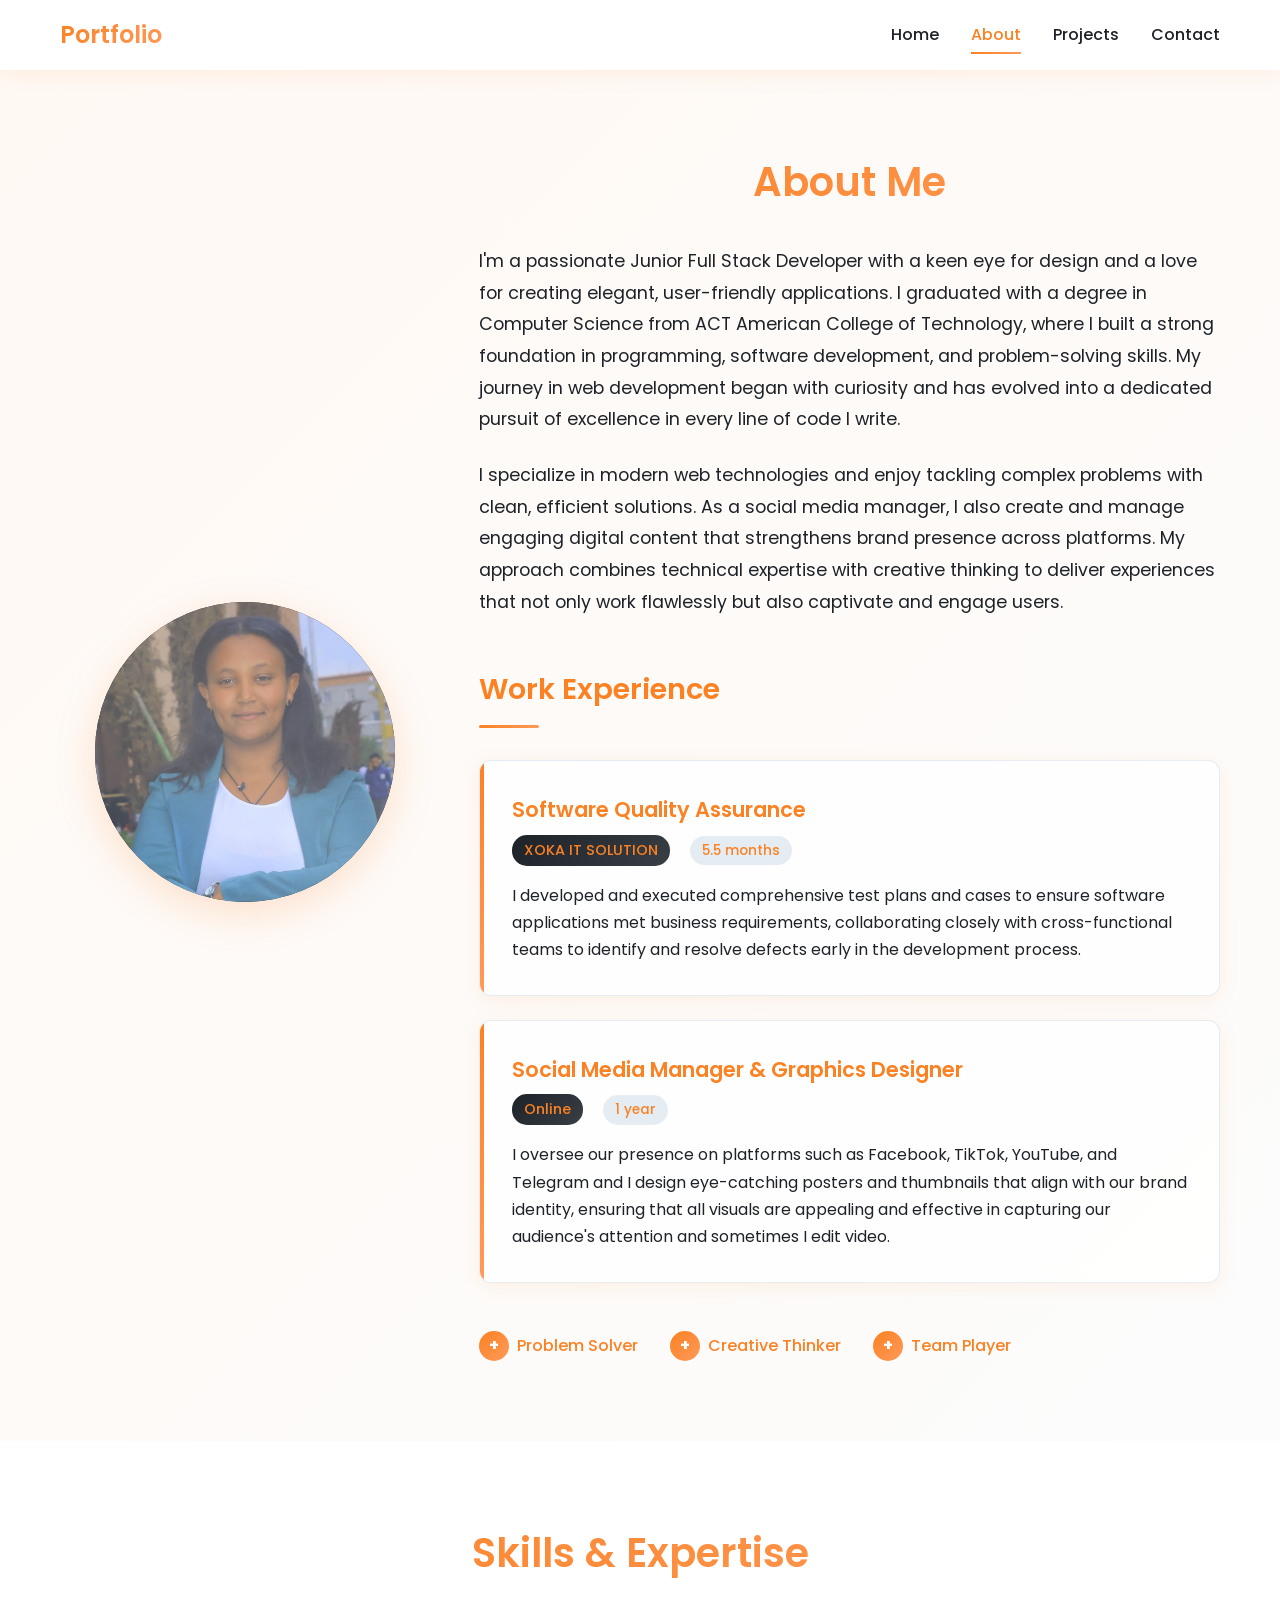
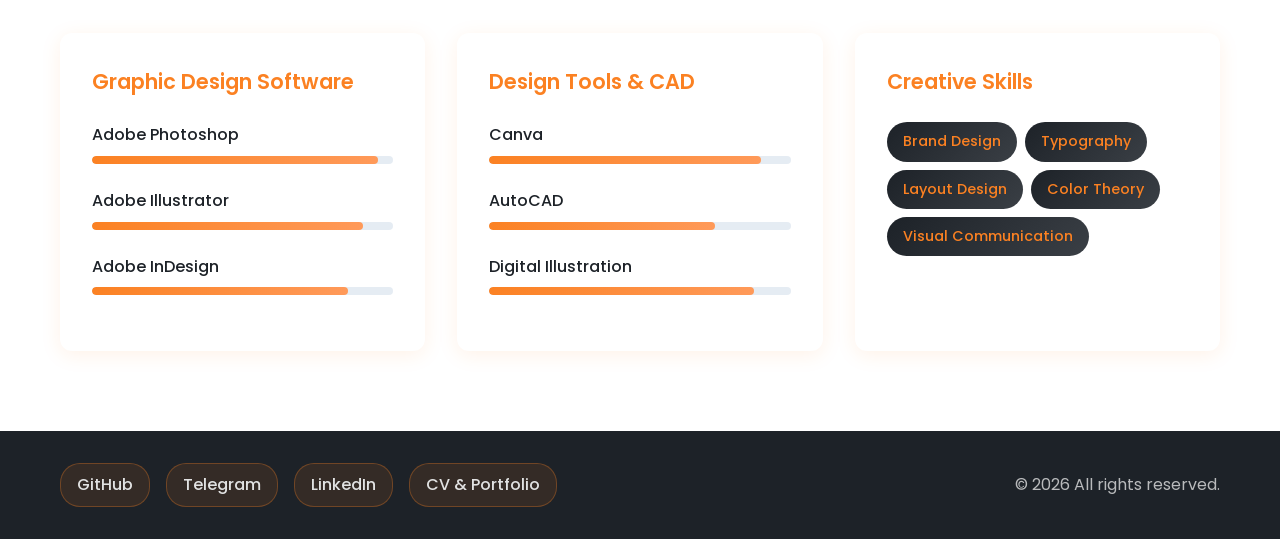
==== commit 43b64906: "Improve website responsiveness and loading speed - Reduced loading screen time from 2.5s to 1s - Add" ====
--- a/about.html
+++ b/about.html
@@ -5,6 +5,7 @@
     <meta name="viewport" content="width=device-width, initial-scale=1.0">
     <title>About Me - Portfolio</title>
     <link href="https://fonts.googleapis.com/css2?family=Poppins:wght@300;400;500;600;700&display=swap" rel="stylesheet">
+    <link rel="preload" href="birukti p.jpg" as="image">
     <link rel="stylesheet" href="style.css">
 </head>
 <body>
--- a/style.css
+++ b/style.css
@@ -1419,3 +1419,24 @@
         border-radius: 0;
     }
 }
+
+@media (max-width: 1024px) and (min-width: 769px) {
+    .projects-grid {
+        grid-template-columns: repeat(2, 1fr);
+        gap: 1rem;
+    }
+
+    .hero-title {
+        font-size: 3rem;
+    }
+
+    .about-content {
+        grid-template-columns: 1fr;
+        gap: 2rem;
+    }
+
+    .skills-grid {
+        grid-template-columns: repeat(2, 1fr);
+        gap: 1rem;
+    }
+}
